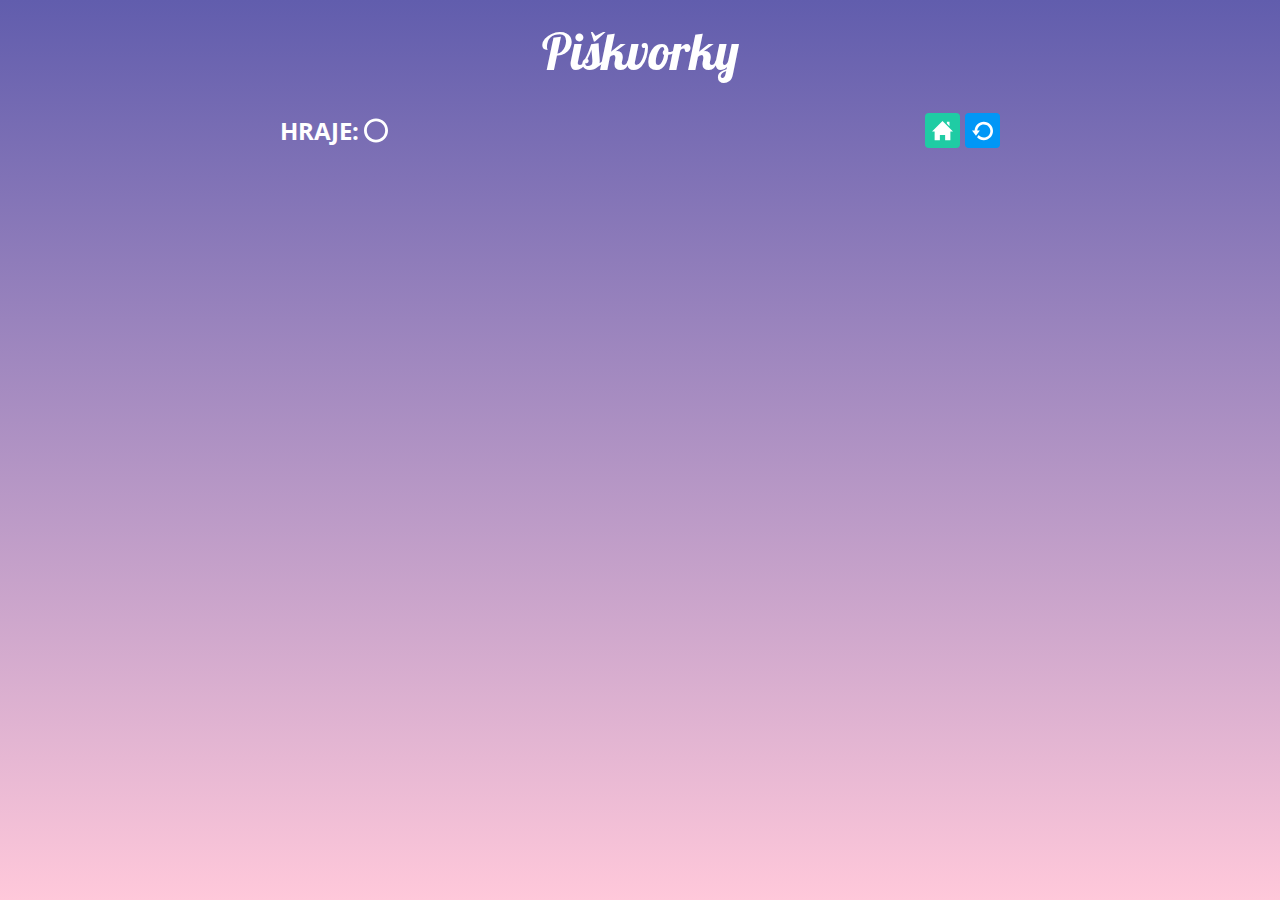
==== hra.html @ 7d92f084 "Navigation" ====
<!DOCTYPE html>
<html lang="en">
<head>
  <meta charset="UTF-8">
  <meta name="viewport" content="width=device-width, initial-scale=1.0">
  <title>Piškvorky</title>
  <link rel="stylesheet" href="style.css">
  <link rel="preconnect" href="https://fonts.googleapis.com" />
    <link rel="preconnect" href="https://fonts.gstatic.com" crossorigin />
    <link
      href="https://fonts.googleapis.com/css2?family=Lobster&family=Open+Sans&display=swap"
      rel="stylesheet"
    />
</head>
<body>
  <div class="gradient">
    <h1 class="heading heading--game">Piškvorky</h1>
    <section class="game">
      <nav class="navigation">
        <div class="navigation__player">
          <h2 class="navigation__text">Hraje:</h2>
          <img class="navigation__icone" src="images/circle.svg" alt="Circle icone">
        </div>
        <div class="navigation__buttons">
          <a class="button button--primary button--square" href="index.html"><img class="button__icone" src="images/home.svg" alt="home icone"></a>
          <a class="button button--secondary button--square" href="#"><img class="button__icone" src="images/restart.svg" alt="restart icone"></a>
        </div>
      </nav>
      
    </section>
  </div>
</body>
</html>
---- style.css ----
* {
  box-sizing: border-box;
  margin: 0;
  font-family: 'Open Sans', sans-serif;
  color: #ffffff;
}

.gradient {
  background: linear-gradient(0deg, rgba(255, 200, 218, 1), rgba(97, 93, 173, 1));
  background-repeat: no-repeat;
  height: 100vh;
  padding: 20px;
}

.card {
  max-width: 500px;
  margin: 30px auto;
  background-color: #283e50;
  border-radius: 10px 10px 0 0;
  text-align: center;
  font-size: 19px;
}

.card__img {
  width: 100%;
  border-radius: 10px 10px 0 0;
}

.card__info {
  padding: 20px 20px 30px 20px;
}

.heading {
  color: white;
  font-family: 'Lobster', cursive;
  font-weight: lighter;
}

.heading--index {
  font-size: 52px;
  margin-bottom: 30px;
}

.heading--game {
  font-size: 50px;
  text-align: center;
  margin-bottom: 30px;
}

.button {

  color: #ffffff;
  text-decoration: none;
}

.button--block {
  display: block;
  padding: 20px;
}

.button--primary {
  background-color: #1fcca4;
}

.button--block.button--primary {
  margin-bottom: 1.5px;
}

.button--primary:hover {
  background-color: #1cbb96;
  cursor: pointer;
}

.button--secondary {
  background-color: #0197f6;
}

.button--secondary:hover {
  background-color: #0090e9;
  cursor: pointer;
}

.game {
  max-width: 80vmin;
  margin: 0 auto;
}

.navigation {
  display: flex;
  justify-content: space-between;
  align-items: center;
}

.navigation__player {
  display: flex;
  gap: 5px;
}

.navigation__buttons {
  display: flex;
  gap: 5px;
}

.button--square {
  height: 35px;
  width: 35px;
  border-radius: 4px;
  display: flex;
  align-items: center;
  justify-content: center;
}

.button__icone {
  width: 60%;
}

.navigation__text {
  text-transform: uppercase;
}
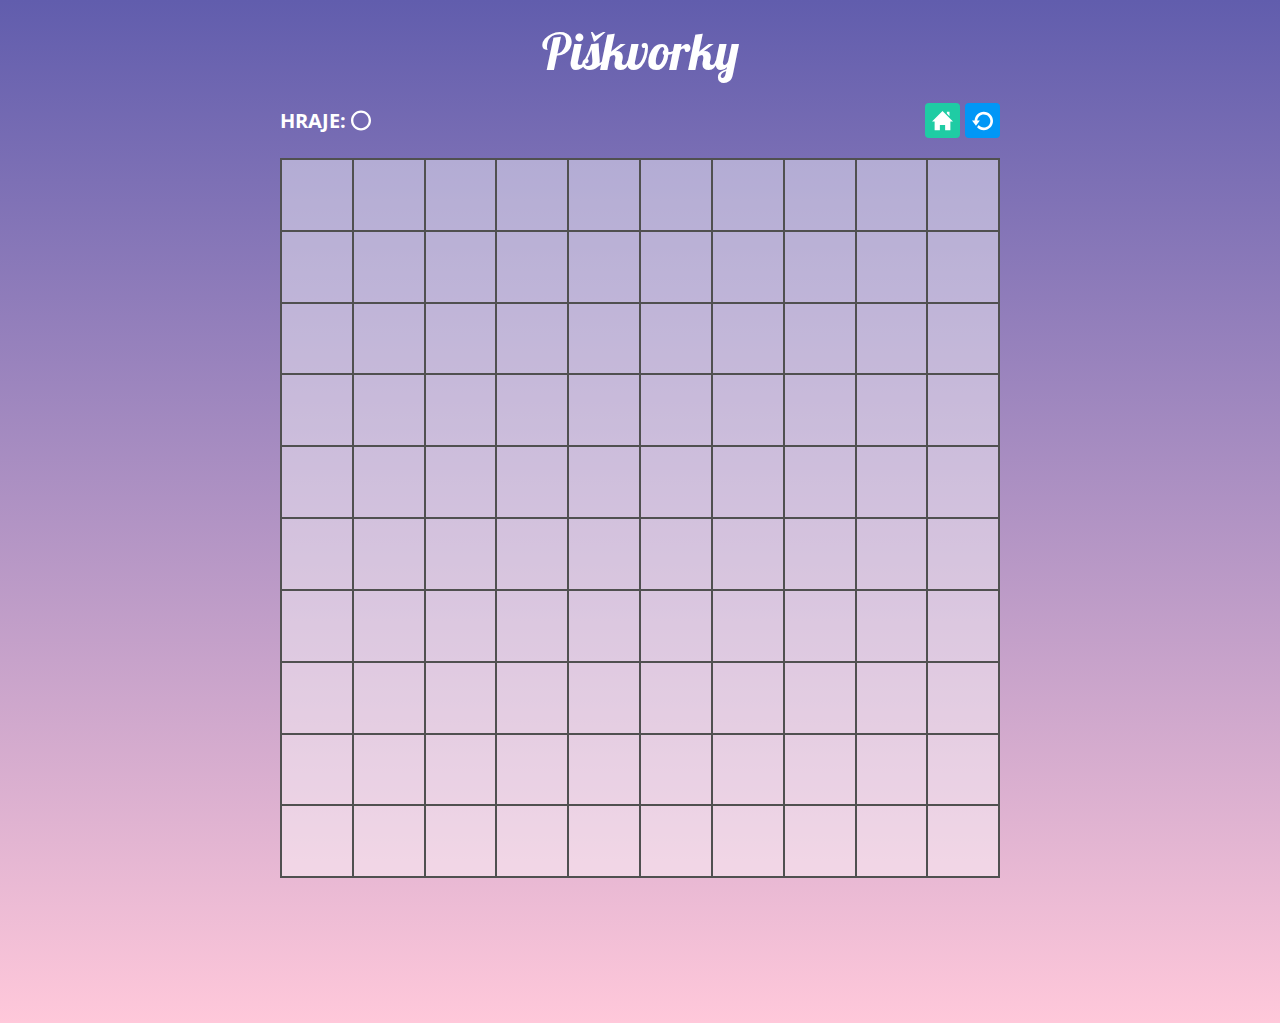
==== commit 52df7467: "Board" ====
--- a/hra.html
+++ b/hra.html
@@ -26,6 +26,10 @@
           <a class="button button--secondary button--square" href="#"><img class="button__icone" src="images/restart.svg" alt="restart icone"></a>
         </div>
       </nav>
+
+      <section class="game__board">
+        <button class="game__array"></button><button class="game__array"></button><button class="game__array"></button><button class="game__array"></button><button class="game__array"></button><button class="game__array"></button><button class="game__array"></button><button class="game__array"></button><button class="game__array"></button><button class="game__array"></button><button class="game__array"></button><button class="game__array"></button><button class="game__array"></button><button class="game__array"></button><button class="game__array"></button><button class="game__array"></button><button class="game__array"></button><button class="game__array"></button><button class="game__array"></button><button class="game__array"></button><button class="game__array"></button><button class="game__array"></button><button class="game__array"></button><button class="game__array"></button><button class="game__array"></button><button class="game__array"></button><button class="game__array"></button><button class="game__array"></button><button class="game__array"></button><button class="game__array"></button><button class="game__array"></button><button class="game__array"></button><button class="game__array"></button><button class="game__array"></button><button class="game__array"></button><button class="game__array"></button><button class="game__array"></button><button class="game__array"></button><button class="game__array"></button><button class="game__array"></button><button class="game__array"></button><button class="game__array"></button><button class="game__array"></button><button class="game__array"></button><button class="game__array"></button><button class="game__array"></button><button class="game__array"></button><button class="game__array"></button><button class="game__array"></button><button class="game__array"></button><button class="game__array"></button><button class="game__array"></button><button class="game__array"></button><button class="game__array"></button><button class="game__array"></button><button class="game__array"></button><button class="game__array"></button><button class="game__array"></button><button class="game__array"></button><button class="game__array"></button><button class="game__array"></button><button class="game__array"></button><button class="game__array"></button><button class="game__array"></button><button class="game__array"></button><button class="game__array"></button><button class="game__array"></button><button class="game__array"></button><button class="game__array"></button><button class="game__array"></button><button class="game__array"></button><button class="game__array"></button><button class="game__array"></button><button class="game__array"></button><button class="game__array"></button><button class="game__array"></button><button class="game__array"></button><button class="game__array"></button><button class="game__array"></button><button class="game__array"></button><button class="game__array"></button><button class="game__array"></button><button class="game__array"></button><button class="game__array"></button><button class="game__array"></button><button class="game__array"></button><button class="game__array"></button><button class="game__array"></button><button class="game__array"></button><button class="game__array"></button><button class="game__array"></button><button class="game__array"></button><button class="game__array"></button><button class="game__array"></button><button class="game__array"></button><button class="game__array"></button><button class="game__array"></button><button class="game__array"></button><button class="game__array"></button><button class="game__array"></button>
+      </section>
       
     </section>
   </div>
--- a/style.css
+++ b/style.css
@@ -8,7 +8,8 @@
 .gradient {
   background: linear-gradient(0deg, rgba(255, 200, 218, 1), rgba(97, 93, 173, 1));
   background-repeat: no-repeat;
-  height: 100vh;
+  min-height: 100vh;
+  height: 100%;
   padding: 20px;
 }
 
@@ -44,7 +45,7 @@
 .heading--game {
   font-size: 50px;
   text-align: center;
-  margin-bottom: 30px;
+  margin-bottom: 20px;
 }
 
 .button {
@@ -82,6 +83,7 @@
 
 .game {
   max-width: 80vmin;
+  height: 100vh;
   margin: 0 auto;
 }
 
@@ -116,4 +118,27 @@
 
 .navigation__text {
   text-transform: uppercase;
+  font-size: 20px;
 }
+
+.navigation__icone {
+  width: 20px;
+}
+
+.game__board {
+  display: grid;
+  grid-template-columns: repeat(10, 1fr);
+  border: 1.5px solid rgb(80, 80, 80);
+  margin-top: 20px;
+}
+
+.game__array {
+  border: 1.5px solid rgb(80, 80, 80);
+  aspect-ratio: 1;
+  padding: 0;
+  background-color: hsla(0, 0%, 100%, 0.432);
+}
+
+.game__array:hover {
+  background-color: hsla(0, 0%, 100%, 0.616);
+}
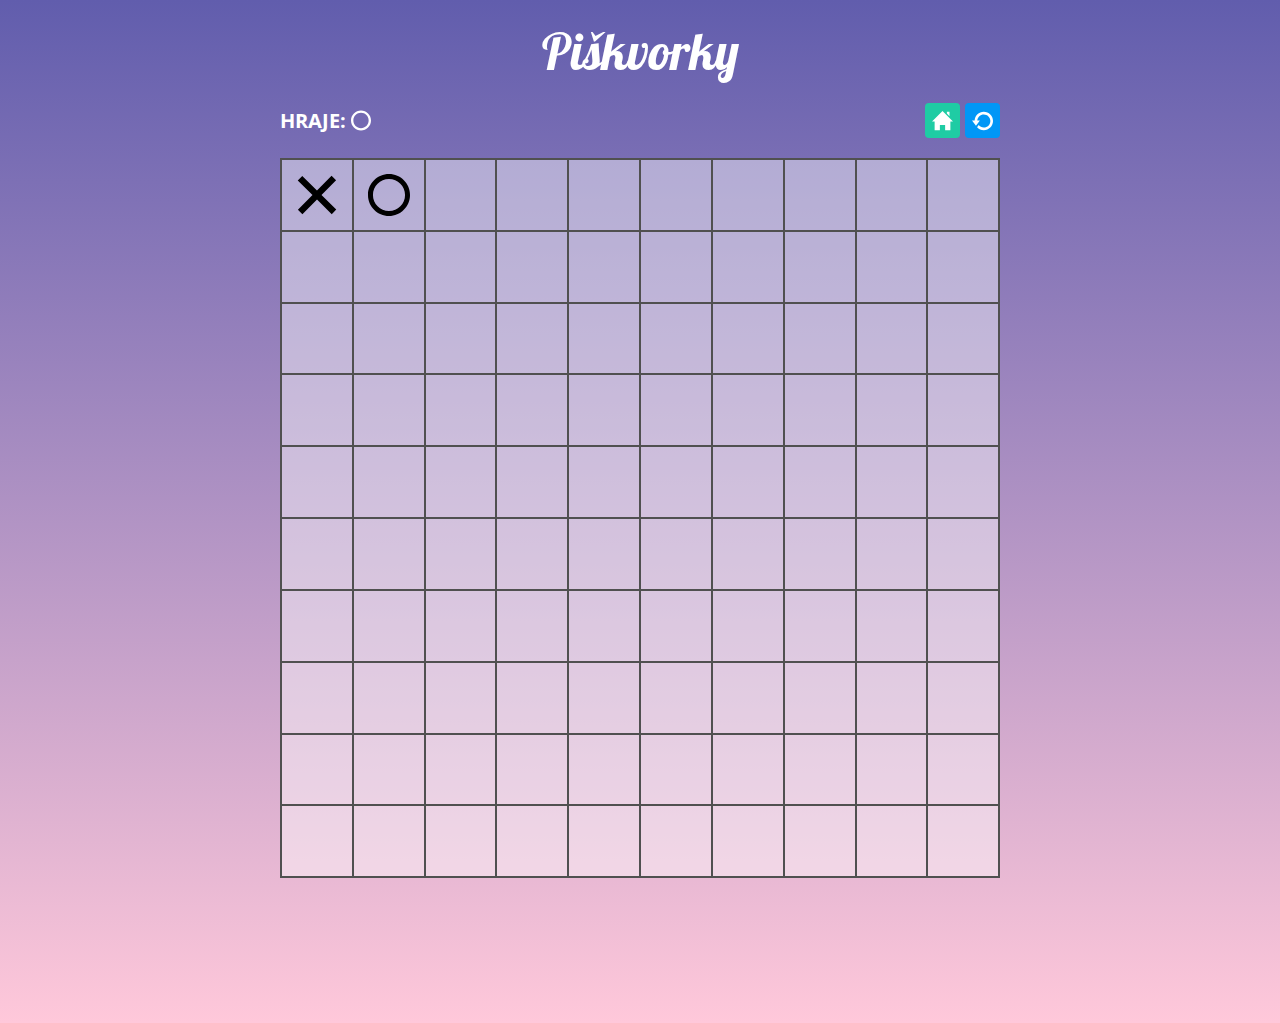
==== commit 41de8be4: "classes ready" ====
--- a/hra.html
+++ b/hra.html
@@ -28,7 +28,7 @@
       </nav>
 
       <section class="game__board">
-        <button class="game__array"></button><button class="game__array"></button><button class="game__array"></button><button class="game__array"></button><button class="game__array"></button><button class="game__array"></button><button class="game__array"></button><button class="game__array"></button><button class="game__array"></button><button class="game__array"></button><button class="game__array"></button><button class="game__array"></button><button class="game__array"></button><button class="game__array"></button><button class="game__array"></button><button class="game__array"></button><button class="game__array"></button><button class="game__array"></button><button class="game__array"></button><button class="game__array"></button><button class="game__array"></button><button class="game__array"></button><button class="game__array"></button><button class="game__array"></button><button class="game__array"></button><button class="game__array"></button><button class="game__array"></button><button class="game__array"></button><button class="game__array"></button><button class="game__array"></button><button class="game__array"></button><button class="game__array"></button><button class="game__array"></button><button class="game__array"></button><button class="game__array"></button><button class="game__array"></button><button class="game__array"></button><button class="game__array"></button><button class="game__array"></button><button class="game__array"></button><button class="game__array"></button><button class="game__array"></button><button class="game__array"></button><button class="game__array"></button><button class="game__array"></button><button class="game__array"></button><button class="game__array"></button><button class="game__array"></button><button class="game__array"></button><button class="game__array"></button><button class="game__array"></button><button class="game__array"></button><button class="game__array"></button><button class="game__array"></button><button class="game__array"></button><button class="game__array"></button><button class="game__array"></button><button class="game__array"></button><button class="game__array"></button><button class="game__array"></button><button class="game__array"></button><button class="game__array"></button><button class="game__array"></button><button class="game__array"></button><button class="game__array"></button><button class="game__array"></button><button class="game__array"></button><button class="game__array"></button><button class="game__array"></button><button class="game__array"></button><button class="game__array"></button><button class="game__array"></button><button class="game__array"></button><button class="game__array"></button><button class="game__array"></button><button class="game__array"></button><button class="game__array"></button><button class="game__array"></button><button class="game__array"></button><button class="game__array"></button><button class="game__array"></button><button class="game__array"></button><button class="game__array"></button><button class="game__array"></button><button class="game__array"></button><button class="game__array"></button><button class="game__array"></button><button class="game__array"></button><button class="game__array"></button><button class="game__array"></button><button class="game__array"></button><button class="game__array"></button><button class="game__array"></button><button class="game__array"></button><button class="game__array"></button><button class="game__array"></button><button class="game__array"></button><button class="game__array"></button><button class="game__array"></button><button class="game__array"></button>
+        <button class="game__array board__field--cross"></button><button class="game__array board__field--circle"></button><button class="game__array"></button><button class="game__array"></button><button class="game__array"></button><button class="game__array"></button><button class="game__array"></button><button class="game__array"></button><button class="game__array"></button><button class="game__array"></button><button class="game__array"></button><button class="game__array"></button><button class="game__array"></button><button class="game__array"></button><button class="game__array"></button><button class="game__array"></button><button class="game__array"></button><button class="game__array"></button><button class="game__array"></button><button class="game__array"></button><button class="game__array"></button><button class="game__array"></button><button class="game__array"></button><button class="game__array"></button><button class="game__array"></button><button class="game__array"></button><button class="game__array"></button><button class="game__array"></button><button class="game__array"></button><button class="game__array"></button><button class="game__array"></button><button class="game__array"></button><button class="game__array"></button><button class="game__array"></button><button class="game__array"></button><button class="game__array"></button><button class="game__array"></button><button class="game__array"></button><button class="game__array"></button><button class="game__array"></button><button class="game__array"></button><button class="game__array"></button><button class="game__array"></button><button class="game__array"></button><button class="game__array"></button><button class="game__array"></button><button class="game__array"></button><button class="game__array"></button><button class="game__array"></button><button class="game__array"></button><button class="game__array"></button><button class="game__array"></button><button class="game__array"></button><button class="game__array"></button><button class="game__array"></button><button class="game__array"></button><button class="game__array"></button><button class="game__array"></button><button class="game__array"></button><button class="game__array"></button><button class="game__array"></button><button class="game__array"></button><button class="game__array"></button><button class="game__array"></button><button class="game__array"></button><button class="game__array"></button><button class="game__array"></button><button class="game__array"></button><button class="game__array"></button><button class="game__array"></button><button class="game__array"></button><button class="game__array"></button><button class="game__array"></button><button class="game__array"></button><button class="game__array"></button><button class="game__array"></button><button class="game__array"></button><button class="game__array"></button><button class="game__array"></button><button class="game__array"></button><button class="game__array"></button><button class="game__array"></button><button class="game__array"></button><button class="game__array"></button><button class="game__array"></button><button class="game__array"></button><button class="game__array"></button><button class="game__array"></button><button class="game__array"></button><button class="game__array"></button><button class="game__array"></button><button class="game__array"></button><button class="game__array"></button><button class="game__array"></button><button class="game__array"></button><button class="game__array"></button><button class="game__array"></button><button class="game__array"></button><button class="game__array"></button><button class="game__array"></button>
       </section>
       
     </section>
--- a/style.css
+++ b/style.css
@@ -139,6 +139,22 @@
   background-color: hsla(0, 0%, 100%, 0.432);
 }
 
+.game__array:focus,
 .game__array:hover {
   background-color: hsla(0, 0%, 100%, 0.616);
+  cursor: pointer;
 }
+
+.board__field--circle {
+  background-image: url(images/circle-black.svg);
+  background-repeat: no-repeat;
+  background-position: 50%;
+  background-size: 60%;
+}
+
+.board__field--cross {
+  background-image: url(images/cross-black.svg);
+  background-repeat: no-repeat;
+  background-position: 50%;
+  background-size: 60%;
+}
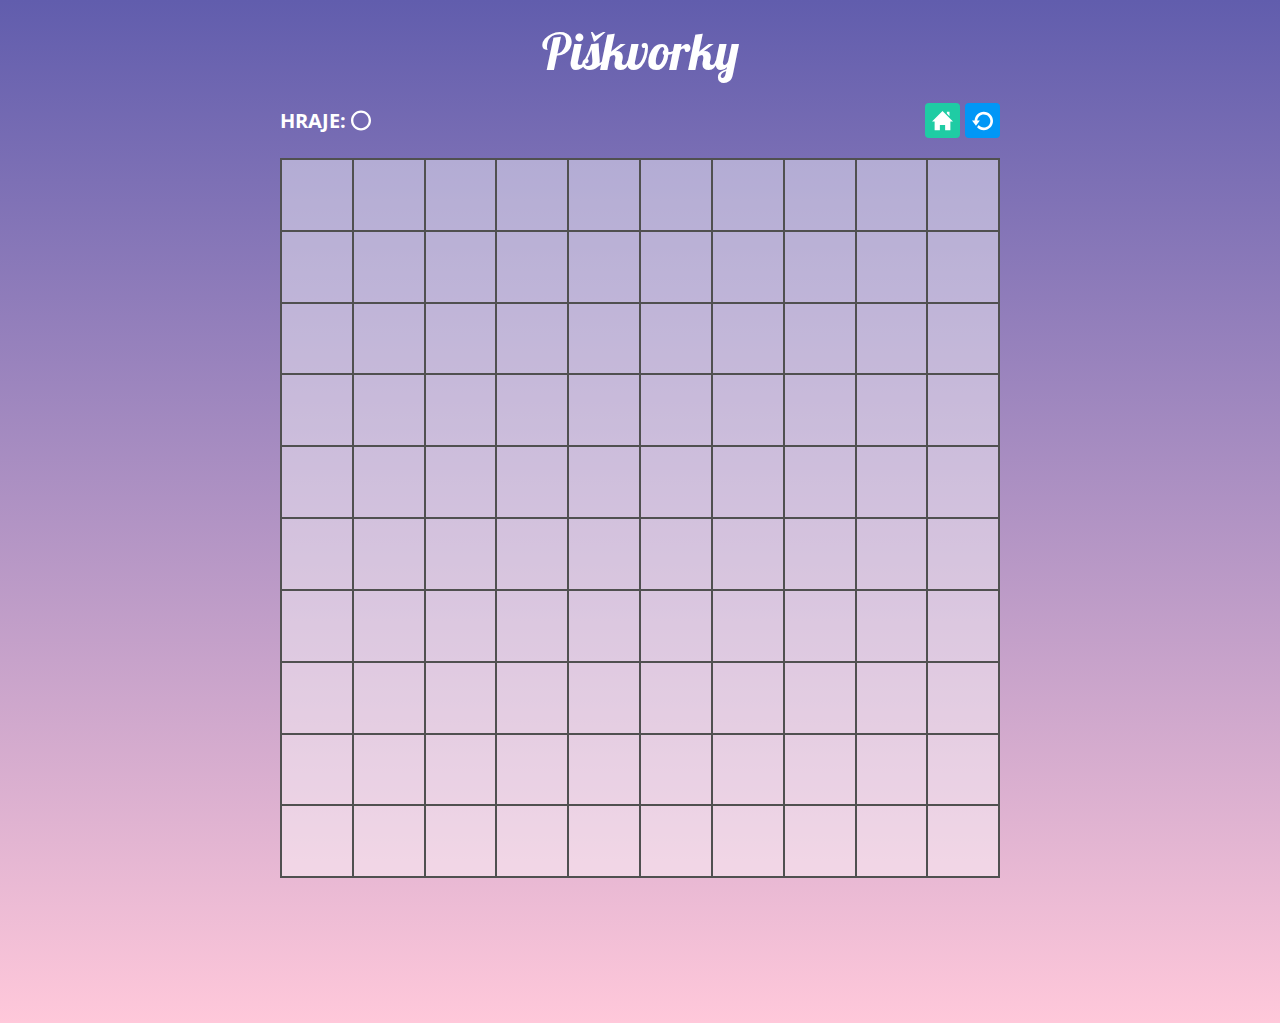
==== commit a9963d1e: "players icone change" ====
--- a/hra.html
+++ b/hra.html
@@ -11,6 +11,7 @@
       href="https://fonts.googleapis.com/css2?family=Lobster&family=Open+Sans&display=swap"
       rel="stylesheet"
     />
+    <script type="module" src="hra.js"></script>
 </head>
 <body>
   <div class="gradient">
@@ -19,16 +20,16 @@
       <nav class="navigation">
         <div class="navigation__player">
           <h2 class="navigation__text">Hraje:</h2>
-          <img class="navigation__icone" src="images/circle.svg" alt="Circle icone">
+          <img class="navigation__icone" src="images/circle.svg" alt="players icone">
         </div>
         <div class="navigation__buttons">
           <a class="button button--primary button--square" href="index.html"><img class="button__icone" src="images/home.svg" alt="home icone"></a>
-          <a class="button button--secondary button--square" href="#"><img class="button__icone" src="images/restart.svg" alt="restart icone"></a>
+          <a class="button button--secondary button--square" href="hra.html"><img class="button__icone" src="images/restart.svg" alt="restart icone"></a>
         </div>
       </nav>
 
       <section class="game__board">
-        <button class="game__array board__field--cross"></button><button class="game__array board__field--circle"></button><button class="game__array"></button><button class="game__array"></button><button class="game__array"></button><button class="game__array"></button><button class="game__array"></button><button class="game__array"></button><button class="game__array"></button><button class="game__array"></button><button class="game__array"></button><button class="game__array"></button><button class="game__array"></button><button class="game__array"></button><button class="game__array"></button><button class="game__array"></button><button class="game__array"></button><button class="game__array"></button><button class="game__array"></button><button class="game__array"></button><button class="game__array"></button><button class="game__array"></button><button class="game__array"></button><button class="game__array"></button><button class="game__array"></button><button class="game__array"></button><button class="game__array"></button><button class="game__array"></button><button class="game__array"></button><button class="game__array"></button><button class="game__array"></button><button class="game__array"></button><button class="game__array"></button><button class="game__array"></button><button class="game__array"></button><button class="game__array"></button><button class="game__array"></button><button class="game__array"></button><button class="game__array"></button><button class="game__array"></button><button class="game__array"></button><button class="game__array"></button><button class="game__array"></button><button class="game__array"></button><button class="game__array"></button><button class="game__array"></button><button class="game__array"></button><button class="game__array"></button><button class="game__array"></button><button class="game__array"></button><button class="game__array"></button><button class="game__array"></button><button class="game__array"></button><button class="game__array"></button><button class="game__array"></button><button class="game__array"></button><button class="game__array"></button><button class="game__array"></button><button class="game__array"></button><button class="game__array"></button><button class="game__array"></button><button class="game__array"></button><button class="game__array"></button><button class="game__array"></button><button class="game__array"></button><button class="game__array"></button><button class="game__array"></button><button class="game__array"></button><button class="game__array"></button><button class="game__array"></button><button class="game__array"></button><button class="game__array"></button><button class="game__array"></button><button class="game__array"></button><button class="game__array"></button><button class="game__array"></button><button class="game__array"></button><button class="game__array"></button><button class="game__array"></button><button class="game__array"></button><button class="game__array"></button><button class="game__array"></button><button class="game__array"></button><button class="game__array"></button><button class="game__array"></button><button class="game__array"></button><button class="game__array"></button><button class="game__array"></button><button class="game__array"></button><button class="game__array"></button><button class="game__array"></button><button class="game__array"></button><button class="game__array"></button><button class="game__array"></button><button class="game__array"></button><button class="game__array"></button><button class="game__array"></button><button class="game__array"></button><button class="game__array"></button><button class="game__array"></button>
+        <button class="game__array"></button><button class="game__array"></button><button class="game__array"></button><button class="game__array"></button><button class="game__array"></button><button class="game__array"></button><button class="game__array"></button><button class="game__array"></button><button class="game__array"></button><button class="game__array"></button><button class="game__array"></button><button class="game__array"></button><button class="game__array"></button><button class="game__array"></button><button class="game__array"></button><button class="game__array"></button><button class="game__array"></button><button class="game__array"></button><button class="game__array"></button><button class="game__array"></button><button class="game__array"></button><button class="game__array"></button><button class="game__array"></button><button class="game__array"></button><button class="game__array"></button><button class="game__array"></button><button class="game__array"></button><button class="game__array"></button><button class="game__array"></button><button class="game__array"></button><button class="game__array"></button><button class="game__array"></button><button class="game__array"></button><button class="game__array"></button><button class="game__array"></button><button class="game__array"></button><button class="game__array"></button><button class="game__array"></button><button class="game__array"></button><button class="game__array"></button><button class="game__array"></button><button class="game__array"></button><button class="game__array"></button><button class="game__array"></button><button class="game__array"></button><button class="game__array"></button><button class="game__array"></button><button class="game__array"></button><button class="game__array"></button><button class="game__array"></button><button class="game__array"></button><button class="game__array"></button><button class="game__array"></button><button class="game__array"></button><button class="game__array"></button><button class="game__array"></button><button class="game__array"></button><button class="game__array"></button><button class="game__array"></button><button class="game__array"></button><button class="game__array"></button><button class="game__array"></button><button class="game__array"></button><button class="game__array"></button><button class="game__array"></button><button class="game__array"></button><button class="game__array"></button><button class="game__array"></button><button class="game__array"></button><button class="game__array"></button><button class="game__array"></button><button class="game__array"></button><button class="game__array"></button><button class="game__array"></button><button class="game__array"></button><button class="game__array"></button><button class="game__array"></button><button class="game__array"></button><button class="game__array"></button><button class="game__array"></button><button class="game__array"></button><button class="game__array"></button><button class="game__array"></button><button class="game__array"></button><button class="game__array"></button><button class="game__array"></button><button class="game__array"></button><button class="game__array"></button><button class="game__array"></button><button class="game__array"></button><button class="game__array"></button><button class="game__array"></button><button class="game__array"></button><button class="game__array"></button><button class="game__array"></button><button class="game__array"></button><button class="game__array"></button><button class="game__array"></button><button class="game__array"></button><button class="game__array"></button>
       </section>
       
     </section>
